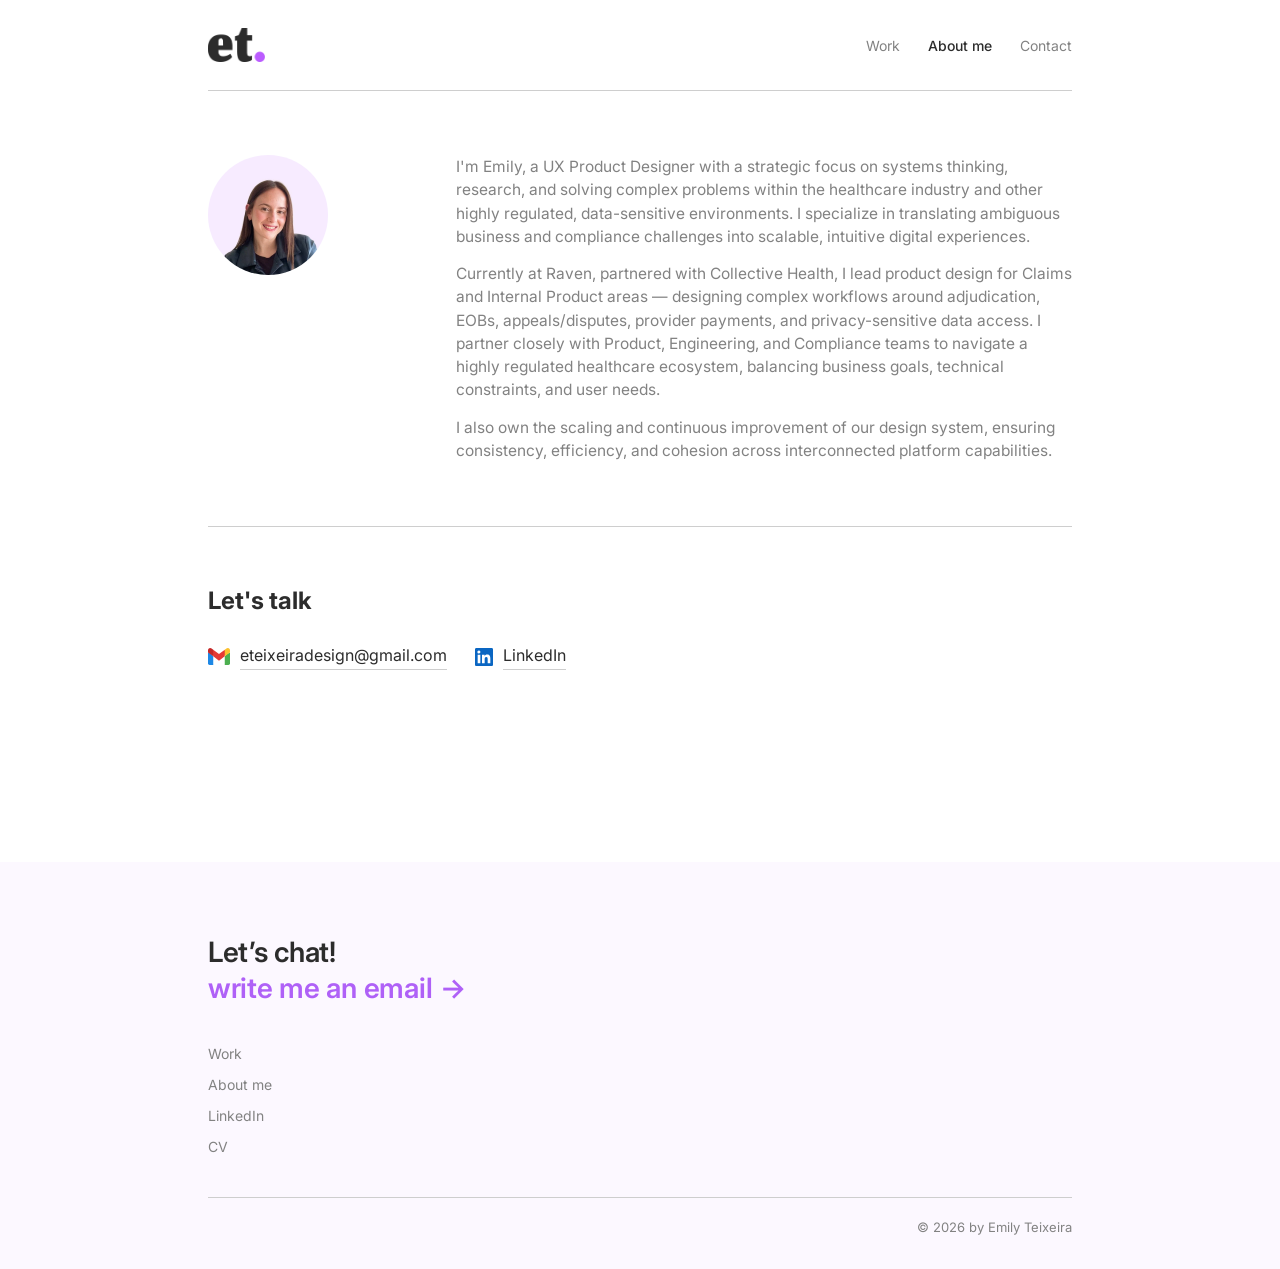
==== about.html @ f2a6ae8e "Split into home, work and about pages Follows the new reference layout. All existing copy moved acro" ====
<!DOCTYPE html>
<html lang="en">
<head>
<meta charset="UTF-8">
<meta name="viewport" content="width=device-width, initial-scale=1.0">
<meta name="description" content="UX Product Designer focused on systems thinking, research, and complex problems in healthcare and other highly regulated, data-sensitive environments.">
<meta name="author" content="Emily Teixeira">
<meta property="og:title" content="About me — Emily Teixeira">
<meta property="og:description" content="UX Product Designer focused on systems thinking, research, and complex problems in healthcare and other highly regulated, data-sensitive environments.">
<meta property="og:image" content="images/index-01.webp">
<meta property="og:type" content="website">
<meta name="twitter:card" content="summary_large_image">
<link rel="icon" type="image/svg+xml" href="favicon.svg">
<title>About me — Emily Teixeira</title>
<link rel="preconnect" href="https://fonts.googleapis.com">
<link rel="preconnect" href="https://fonts.gstatic.com" crossorigin>
<link href="https://fonts.googleapis.com/css2?family=Inter:ital,opsz,wght@0,14..32,300;0,14..32,400;0,14..32,500;0,14..32,600;0,14..32,700;1,14..32,400&display=swap" rel="stylesheet">
<link rel="stylesheet" href="assets/site.css">
<style>
  /* ---------- About ---------- */
  .about{
    padding-top:64px;
    padding-bottom:64px;
    display:grid;
    grid-template-columns:200px 1fr;
    gap:48px;
    border-top:1px solid var(--line);
  }
  .about .mark{
    width:120px;
    height:120px;
    border-radius:50%;
    background:var(--accent-soft);
    display:flex;
    align-items:center;
    justify-content:center;
    font-family:'Inter', sans-serif;
    font-weight:600;
    font-size:32px;
    color:var(--accent);
    overflow:hidden;
  }
  .about .mark img{
    width:100%;
    height:100%;
    object-fit:cover;
    display:block;
  }
  .about p{
    color:var(--muted);
    font-size:15.5px;
  }
  .about p + p{ margin-top:14px; }

  @media (max-width:640px){
    .about{ grid-template-columns:1fr; }
  }

  /* ---------- Contact ---------- */
  .contact{
    padding-top:56px;
    padding-bottom:96px;
    border-top:1px solid var(--line);
  }
  .contact-links{
    margin-top:24px;
    display:flex;
    flex-wrap:wrap;
    gap:28px;
    font-size:16px;
  }
  .contact-links a{
    display:inline-flex;
    align-items:center;
    gap:10px;
    color:var(--ink);
    transition:color 0.15s;
  }
  /* logos de marca: colores propios, no heredan currentColor. El viewBox del de Gmail
     va recortado al dibujo para que pese lo mismo que el cuadrado de LinkedIn */
  .contact-links svg{ flex-shrink:0; }
  .contact-links .ico-gmail{ width:22px; height:17px; }
  .contact-links .ico-li{ width:18px; height:18px; }
  .contact-links a span{ border-bottom:1px solid var(--line); padding-bottom:2px; transition:border-color 0.15s; }
  .contact-links a:hover{ color:var(--accent); }
  .contact-links a:hover span{ border-color:var(--accent); }


</style>
</head>
<body>

<a class="skip-link" href="#main">Skip to content</a>

<div class="wrap">

  <header class="site-header">
    <a class="brand" href="index.html" aria-label="Emily Teixeira — home">
      <img src="images/logo-et.png" alt="Emily Teixeira" width="257" height="152">
    </a>
    <nav class="site-nav" aria-label="Main">
      <a href="work.html">Work</a>
      <a href="about.html" aria-current="page">About me</a>
      <a href="about.html#contact">Contact</a>
    </nav>
  </header>

  <main id="main">
  <section class="about" id="about">
      <div class="mark"><img loading="lazy" decoding="async" src="images/index-01.webp" alt="Emily Teixeira"></div>
      <div>
        <p>I'm Emily, a UX Product Designer with a strategic focus on systems thinking, research, and solving complex problems within the healthcare industry and other highly regulated, data-sensitive environments. I specialize in translating ambiguous business and compliance challenges into scalable, intuitive digital experiences.</p>
        <p>Currently at Raven, partnered with Collective Health, I lead product design for Claims and Internal Product areas — designing complex workflows around adjudication, EOBs, appeals/disputes, provider payments, and privacy-sensitive data access. I partner closely with Product, Engineering, and Compliance teams to navigate a highly regulated healthcare ecosystem, balancing business goals, technical constraints, and user needs.</p>
        <p>I also own the scaling and continuous improvement of our design system, ensuring consistency, efficiency, and cohesion across interconnected platform capabilities.</p>
      </div>
    </section>

  <section class="contact" id="contact">
      <div class="section-head" style="padding-bottom:0;">
        <h2>Let's talk</h2>
      </div>
      <div class="contact-links">
        <a href="mailto:eteixeiradesign@gmail.com"><svg class="ico-gmail" viewBox="3 8 42 32" aria-hidden="true" focusable="false"><path fill="#4CAF50" d="M45 16.2l-5 2.75-5 4.75L35 40h7a3 3 0 0 0 3-3V16.2z"/><path fill="#1E88E5" d="M3 16.2l3.614 1.71L13 23.7V40H6a3 3 0 0 1-3-3V16.2z"/><polygon fill="#E53935" points="35,11.2 24,19.45 13,11.2 12,17 13,23.7 24,31.95 35,23.7 36,17"/><path fill="#C62828" d="M3 12.298V16.2l10 7.5V11.2L9.876 8.859A4.298 4.298 0 0 0 3 12.298z"/><path fill="#FBC02D" d="M45 12.298V16.2l-10 7.5V11.2l3.124-2.341A4.298 4.298 0 0 1 45 12.298z"/></svg><span>eteixeiradesign@gmail.com</span></a>
        <a href="https://www.linkedin.com/in/emilyteixeira-productdesigner/" target="_blank" rel="noopener noreferrer"><svg class="ico-li" viewBox="0 0 24 24" aria-hidden="true" focusable="false"><path fill="#0A66C2" d="M20.45 20.45h-3.56v-5.57c0-1.33-.02-3.04-1.85-3.04-1.85 0-2.14 1.45-2.14 2.94v5.67H9.35V9h3.41v1.56h.05c.48-.9 1.64-1.85 3.37-1.85 3.6 0 4.27 2.37 4.27 5.45v6.29ZM5.34 7.43a2.07 2.07 0 1 1 0-4.13 2.07 2.07 0 0 1 0 4.13Zm1.78 13.02H3.56V9h3.56v11.45ZM22.23 0H1.77C.79 0 0 .77 0 1.73v20.54C0 23.23.79 24 1.77 24h20.46c.98 0 1.77-.77 1.77-1.73V1.73C24 .77 23.21 0 22.23 0Z"/></svg><span>LinkedIn</span></a>
      </div>
    </section>

  </main>

</div>

<footer class="site-footer">
  <div class="wrap">
    <p class="footer-lead">Let&rsquo;s chat!<br>
      <a href="mailto:eteixeiradesign@gmail.com">write me an email <span aria-hidden="true">&rarr;</span></a>
    </p>
    <nav class="footer-links" aria-label="Footer">
      <a href="work.html">Work</a>
      <a href="about.html">About me</a>
      <a href="https://www.linkedin.com/in/emilyteixeira-productdesigner/" target="_blank" rel="noopener noreferrer">LinkedIn</a>
      <a href="https://www.linkedin.com/in/emilyteixeira-productdesigner/" target="_blank" rel="noopener noreferrer">CV</a>
    </nav>
    <div class="footer-base">&copy; 2026 by Emily Teixeira</div>
  </div>
</footer>

</body>
</html>
---- assets/site.css ----
/* ---------------------------------------------------------------
   Chrome compartido por todas las paginas: tokens, header y footer.
   Lo especifico de cada pagina sigue inline en su propio <style>.
   --------------------------------------------------------------- */

:root{
  --paper:#FFFFFF;
  --ink:#2C2C2C;
  --muted:#828282;
  --line:#CECECE;
  --accent:#AF61F7;
  --accent-soft:#FCF8FF;
  --dark2:#5B5B5B;
}

*{ margin:0; padding:0; box-sizing:border-box; }
html{ scroll-behavior:smooth; }
body{
  background:var(--paper);
  color:var(--ink);
  font-family:'Inter', sans-serif;
  line-height:1.5;
  -webkit-font-smoothing:antialiased;
}
a{ color:inherit; text-decoration:none; }
img{ max-width:100%; display:block; }

.wrap{ max-width:920px; margin:0 auto; padding:0 28px; }

a:focus-visible, button:focus-visible{ outline:2px solid var(--accent); outline-offset:3px; }
@media (prefers-reduced-motion: reduce){
  *{ animation-duration:0.01ms !important; transition-duration:0.01ms !important; scroll-behavior:auto !important; }
}

/* salta el header para quien navega por teclado */
.skip-link{
  position:absolute; left:-9999px; top:0;
  background:var(--ink); color:var(--paper);
  padding:10px 16px; font-size:14px; z-index:100;
}
.skip-link:focus{ left:0; }

/* ---------- Header ---------- */
.site-header{
  padding:28px 0;
  display:flex;
  align-items:center;
  justify-content:space-between;
  gap:24px;
  flex-wrap:wrap;
}
.brand{ display:inline-flex; align-items:center; }
.brand img{ height:34px; width:auto; }
.site-nav{ display:flex; gap:28px; font-size:14px; color:var(--muted); }
.site-nav a{ transition:color 0.15s; }
.site-nav a:hover{ color:var(--ink); }
.site-nav a[aria-current="page"]{ color:var(--ink); font-weight:500; }

@media (max-width:480px){
  .site-header{ padding:20px 0; }
  .brand img{ height:28px; }
  .site-nav{ gap:18px; font-size:13px; }
}

/* ---------- Footer ---------- */
.site-footer{
  margin-top:96px;
  background:var(--accent-soft);
  padding:72px 0 32px;
}
.footer-lead{
  font-size:clamp(22px, 3vw, 28px);
  font-weight:600;
  letter-spacing:-0.01em;
  line-height:1.3;
}
.footer-lead a{
  display:inline-flex; align-items:center; gap:8px;
  color:var(--accent);
  transition:gap 0.15s;
}
.footer-lead a:hover{ gap:14px; }
.footer-links{
  margin-top:36px;
  display:flex;
  flex-direction:column;
  gap:10px;
  font-size:14px;
  color:var(--muted);
}
.footer-links a{ width:fit-content; transition:color 0.15s; }
.footer-links a:hover{ color:var(--accent); }
.footer-base{
  margin-top:40px;
  padding-top:20px;
  border-top:1px solid var(--line);
  display:flex;
  justify-content:flex-end;
  font-size:13px;
  color:var(--muted);
}
@media (max-width:640px){
  .site-footer{ margin-top:64px; padding:48px 0 28px; }
  .footer-base{ justify-content:flex-start; }
}
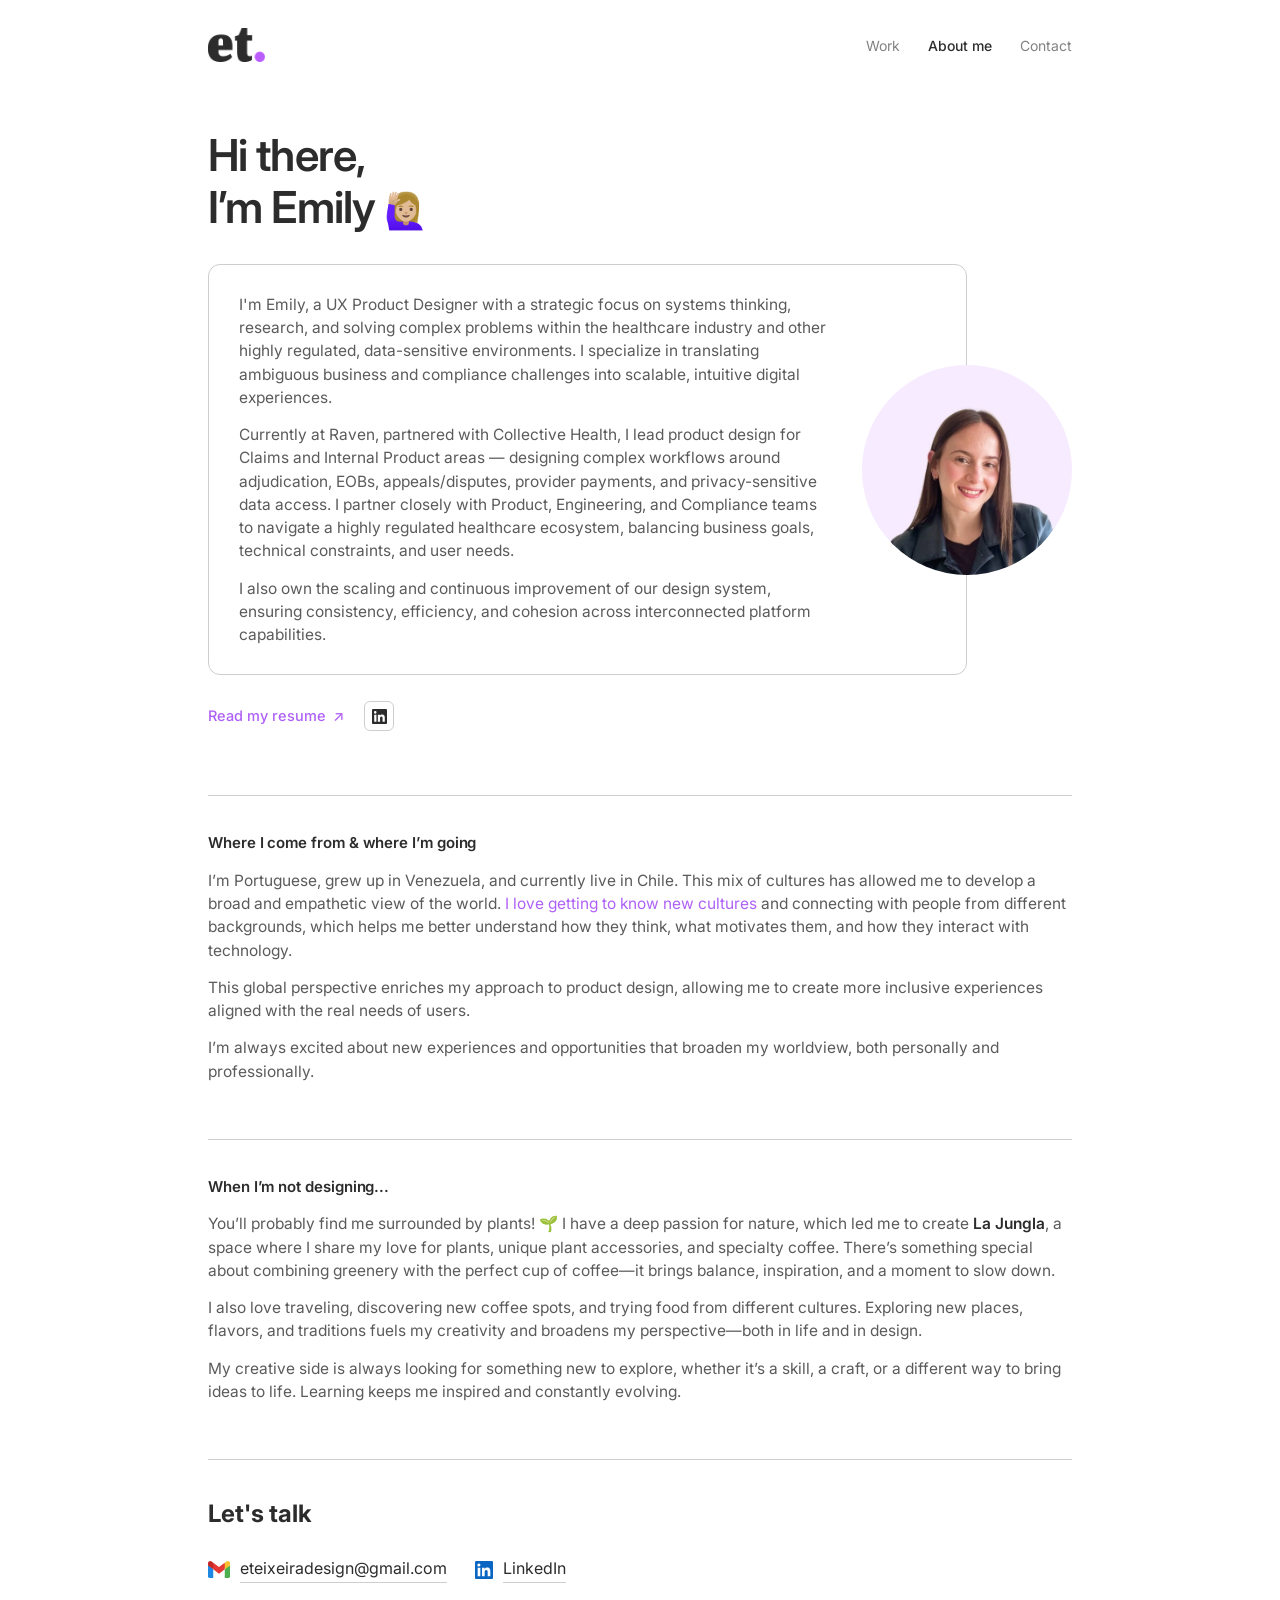
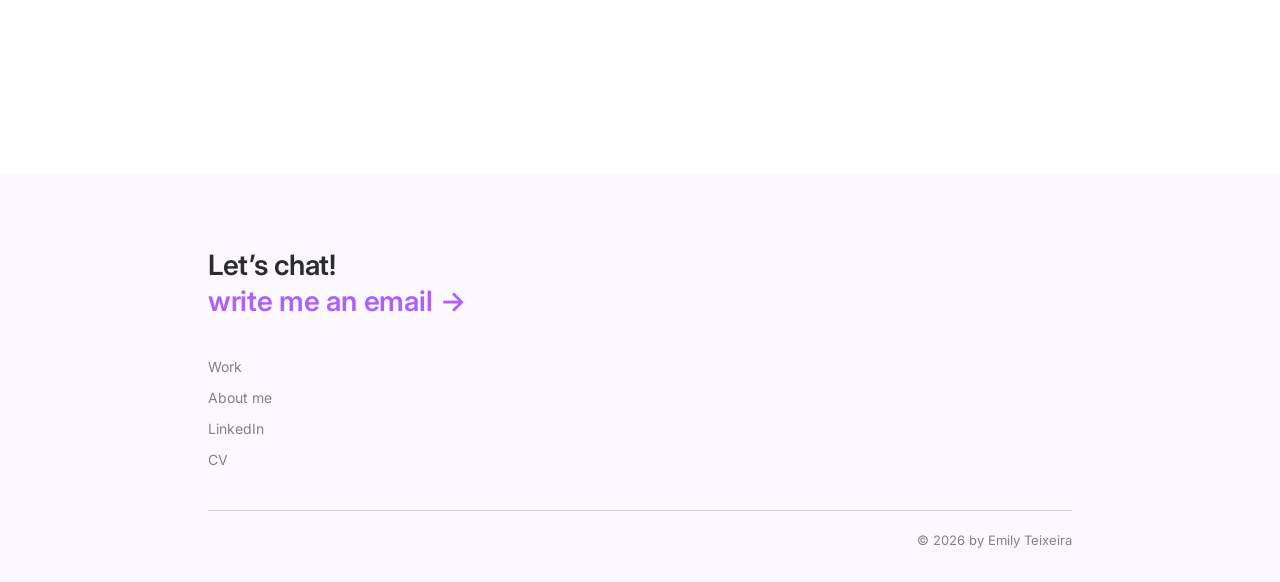
==== commit e44d8ca3: "Restructure the about page Follows the new reference: a "Hi there, I'm Emily" opener, the bio in a b" ====
--- a/about.html
+++ b/about.html
@@ -17,48 +17,87 @@
 <link href="https://fonts.googleapis.com/css2?family=Inter:ital,opsz,wght@0,14..32,300;0,14..32,400;0,14..32,500;0,14..32,600;0,14..32,700;1,14..32,400&display=swap" rel="stylesheet">
 <link rel="stylesheet" href="assets/site.css">
 <style>
-  /* ---------- About ---------- */
-  .about{
-    padding-top:64px;
-    padding-bottom:64px;
+  /* ---------- Intro ---------- */
+  .about-intro{ padding:40px 0 8px; }
+  .about-intro h1{
+    font-weight:600;
+    font-size:clamp(30px, 4.2vw, 44px);
+    line-height:1.18;
+    letter-spacing:-0.02em;
+  }
+  .about-intro h1 .emoji{ font-size:0.8em; }
+
+  /* la foto se superpone al borde derecho de la tarjeta, como en la referencia:
+     ambas ocupan la misma celda del grid */
+  .intro-row{
+    margin-top:30px;
     display:grid;
-    grid-template-columns:200px 1fr;
-    gap:48px;
+    grid-template-columns:1fr 210px;
+    align-items:center;
+  }
+  /* la tarjeta ocupa la primera columna y se mete 105px en la del retrato:
+     asi el circulo monta sobre su borde y sobresale, como en la referencia.
+     El padding derecho reserva esa invasion para que el texto no quede debajo. */
+  .intro-card{
+    grid-column:1; grid-row:1;
+    margin-right:-105px;
+    border:1px solid var(--line);
+    border-radius:12px;
+    padding:28px 135px 28px 30px;
+  }
+  .intro-card p{ color:var(--dark2); font-size:15.5px; }
+  .intro-card p + p{ margin-top:14px; }
+  .intro-photo{
+    grid-column:2; grid-row:1;
+    justify-self:end;
+    position:relative;
+    width:210px; height:210px;
+    border-radius:50%;
+    overflow:hidden;
+    background:linear-gradient(155deg, #FDF5FF 0%, #F3E2FF 100%);
+  }
+  .intro-photo img{ width:100%; height:100%; object-fit:cover; }
+
+  .intro-actions{
+    margin-top:26px;
+    display:flex; align-items:center; gap:20px; flex-wrap:wrap;
+  }
+  .resume{
+    display:inline-flex; align-items:center; gap:7px;
+    color:var(--accent); font-weight:500; font-size:14.5px;
+    transition:gap 0.15s;
+  }
+  .resume:hover{ gap:12px; }
+  .social{
+    display:inline-flex; align-items:center; justify-content:center;
+    width:30px; height:30px;
+    border:1px solid var(--line); border-radius:6px;
+    transition:border-color 0.15s, background 0.15s;
+  }
+  .social svg{ width:15px; height:15px; fill:var(--ink); }
+  .social:hover{ border-color:var(--accent); background:var(--accent-soft); }
+
+  @media (max-width:720px){
+    .intro-row{ grid-template-columns:1fr; }
+    .intro-card{ grid-row:2; margin-right:0; padding:26px 24px; }
+    .intro-photo{ grid-column:1; grid-row:1; justify-self:start; margin-bottom:20px; width:150px; height:150px; }
+  }
+
+  /* ---------- Bloques de texto ---------- */
+  .about-block{
+    margin-top:56px;
+    padding-top:36px;
     border-top:1px solid var(--line);
   }
-  .about .mark{
-    width:120px;
-    height:120px;
-    border-radius:50%;
-    background:var(--accent-soft);
-    display:flex;
-    align-items:center;
-    justify-content:center;
-    font-family:'Inter', sans-serif;
-    font-weight:600;
-    font-size:32px;
-    color:var(--accent);
-    overflow:hidden;
-  }
-  .about .mark img{
-    width:100%;
-    height:100%;
-    object-fit:cover;
-    display:block;
-  }
-  .about p{
-    color:var(--muted);
-    font-size:15.5px;
-  }
-  .about p + p{ margin-top:14px; }
-
-  @media (max-width:640px){
-    .about{ grid-template-columns:1fr; }
-  }
+  .about-block h2{ font-size:15px; font-weight:600; letter-spacing:-0.005em; }
+  .about-block p{ margin-top:14px; color:var(--dark2); font-size:15.5px; }
+  .about-block .hl{ color:var(--accent); }
+  .about-block strong{ color:var(--ink); font-weight:600; }
 
   /* ---------- Contact ---------- */
   .contact{
-    padding-top:56px;
+    padding-top:36px;
+    margin-top:56px;
     padding-bottom:96px;
     border-top:1px solid var(--line);
   }
@@ -106,13 +145,38 @@
   </header>
 
   <main id="main">
-  <section class="about" id="about">
-      <div class="mark"><img loading="lazy" decoding="async" src="images/index-01.webp" alt="Emily Teixeira"></div>
-      <div>
-        <p>I'm Emily, a UX Product Designer with a strategic focus on systems thinking, research, and solving complex problems within the healthcare industry and other highly regulated, data-sensitive environments. I specialize in translating ambiguous business and compliance challenges into scalable, intuitive digital experiences.</p>
-        <p>Currently at Raven, partnered with Collective Health, I lead product design for Claims and Internal Product areas — designing complex workflows around adjudication, EOBs, appeals/disputes, provider payments, and privacy-sensitive data access. I partner closely with Product, Engineering, and Compliance teams to navigate a highly regulated healthcare ecosystem, balancing business goals, technical constraints, and user needs.</p>
-        <p>I also own the scaling and continuous improvement of our design system, ensuring consistency, efficiency, and cohesion across interconnected platform capabilities.</p>
-      </div>
+    <section class="about-intro">
+      <h1>Hi there,<br>I&rsquo;m Emily <span class="emoji">&#128587;&#127996;&zwj;&#9792;&#65039;</span></h1>
+
+      <div class="intro-row">
+        <div class="intro-card">
+          <p>I'm Emily, a UX Product Designer with a strategic focus on systems thinking, research, and solving complex problems within the healthcare industry and other highly regulated, data-sensitive environments. I specialize in translating ambiguous business and compliance challenges into scalable, intuitive digital experiences.</p>
+          <p>Currently at Raven, partnered with Collective Health, I lead product design for Claims and Internal Product areas — designing complex workflows around adjudication, EOBs, appeals/disputes, provider payments, and privacy-sensitive data access. I partner closely with Product, Engineering, and Compliance teams to navigate a highly regulated healthcare ecosystem, balancing business goals, technical constraints, and user needs.</p>
+          <p>I also own the scaling and continuous improvement of our design system, ensuring consistency, efficiency, and cohesion across interconnected platform capabilities.</p>
+        </div>
+        <div class="intro-photo">
+          <img src="images/index-01.webp" alt="Emily Teixeira" width="480" height="480">
+        </div>
+      </div>
+
+      <div class="intro-actions">
+        <a class="resume" href="https://www.linkedin.com/in/emilyteixeira-productdesigner/" target="_blank" rel="noopener noreferrer">Read my resume <span aria-hidden="true">&#8599;</span></a>
+        <a class="social" href="https://www.linkedin.com/in/emilyteixeira-productdesigner/" target="_blank" rel="noopener noreferrer" aria-label="LinkedIn"><svg viewBox="0 0 24 24" aria-hidden="true" focusable="false"><path d="M20.45 20.45h-3.56v-5.57c0-1.33-.02-3.04-1.85-3.04-1.85 0-2.14 1.45-2.14 2.94v5.67H9.35V9h3.41v1.56h.05c.48-.9 1.64-1.85 3.37-1.85 3.6 0 4.27 2.37 4.27 5.45v6.29ZM5.34 7.43a2.07 2.07 0 1 1 0-4.13 2.07 2.07 0 0 1 0 4.13Zm1.78 13.02H3.56V9h3.56v11.45ZM22.23 0H1.77C.79 0 0 .77 0 1.73v20.54C0 23.23.79 24 1.77 24h20.46c.98 0 1.77-.77 1.77-1.73V1.73C24 .77 23.21 0 22.23 0Z"/></svg></a>
+      </div>
+    </section>
+
+    <section class="about-block">
+      <h2>Where I come from &amp; where I&rsquo;m going</h2>
+      <p>I&rsquo;m Portuguese, grew up in Venezuela, and currently live in Chile. This mix of cultures has allowed me to develop a broad and empathetic view of the world. <span class="hl">I love getting to know new cultures</span> and connecting with people from different backgrounds, which helps me better understand how they think, what motivates them, and how they interact with technology.</p>
+      <p>This global perspective enriches my approach to product design, allowing me to create more inclusive experiences aligned with the real needs of users.</p>
+      <p>I&rsquo;m always excited about new experiences and opportunities that broaden my worldview, both personally and professionally.</p>
+    </section>
+
+    <section class="about-block">
+      <h2>When I&rsquo;m not designing...</h2>
+      <p>You&rsquo;ll probably find me surrounded by plants! &#127793; I have a deep passion for nature, which led me to create <strong>La Jungla</strong>, a space where I share my love for plants, unique plant accessories, and specialty coffee. There&rsquo;s something special about combining greenery with the perfect cup of coffee&mdash;it brings balance, inspiration, and a moment to slow down.</p>
+      <p>I also love traveling, discovering new coffee spots, and trying food from different cultures. Exploring new places, flavors, and traditions fuels my creativity and broadens my perspective&mdash;both in life and in design.</p>
+      <p>My creative side is always looking for something new to explore, whether it&rsquo;s a skill, a craft, or a different way to bring ideas to life. Learning keeps me inspired and constantly evolving.</p>
     </section>
 
   <section class="contact" id="contact">
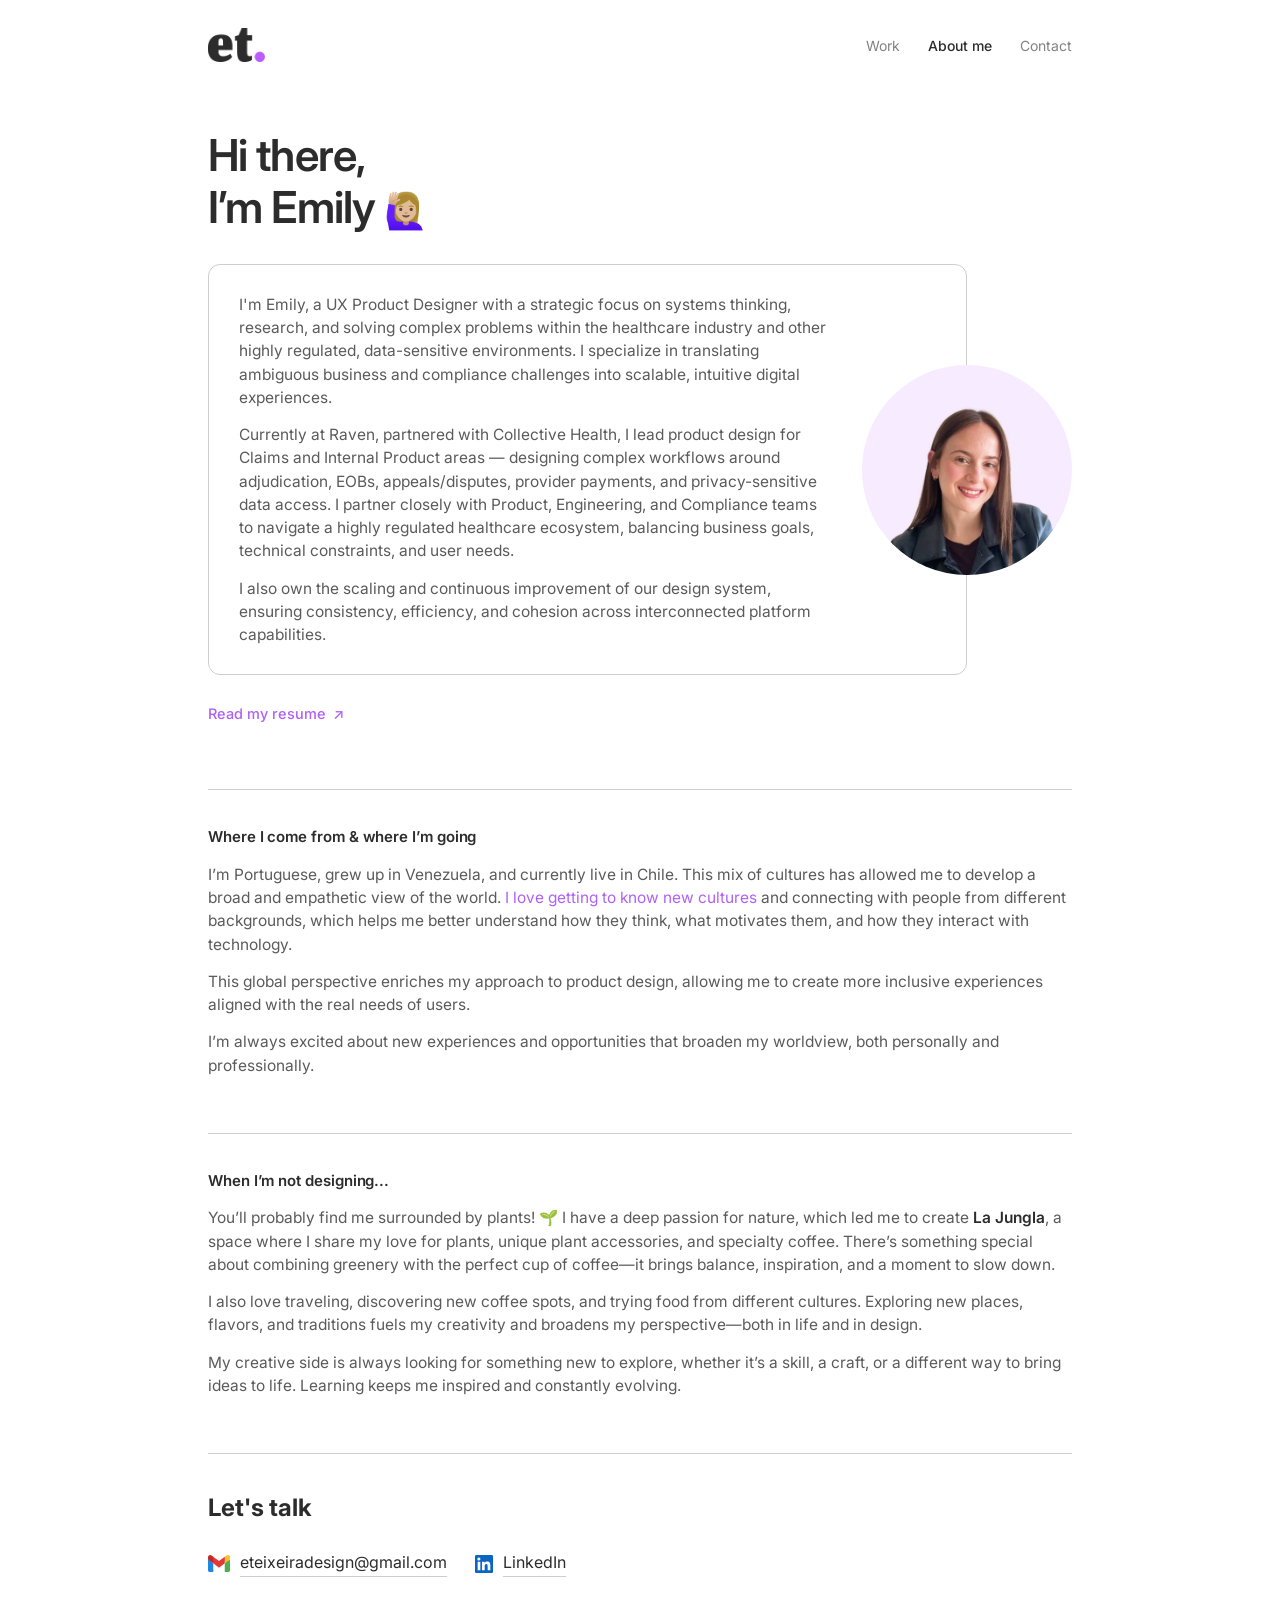
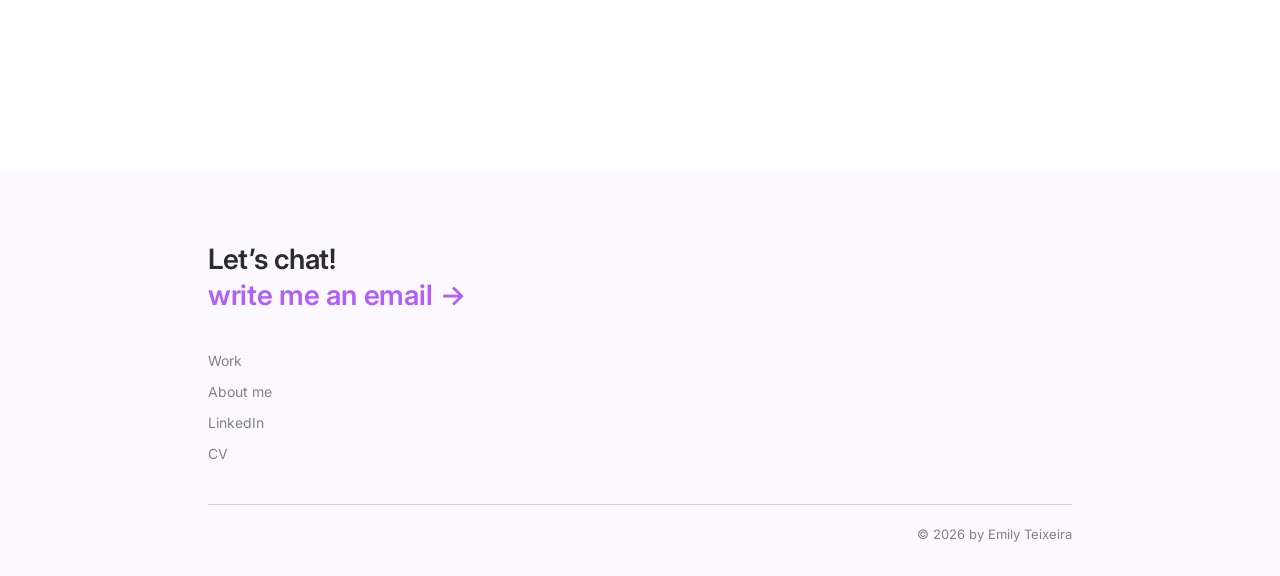
==== commit 8a6c3753: "About: drop the LinkedIn icon from the intro It pointed at the same URL as "Read my resume" right be" ====
--- a/about.html
+++ b/about.html
@@ -58,24 +58,13 @@
   }
   .intro-photo img{ width:100%; height:100%; object-fit:cover; }
 
-  .intro-actions{
-    margin-top:26px;
-    display:flex; align-items:center; gap:20px; flex-wrap:wrap;
-  }
+  .intro-actions{ margin-top:26px; }
   .resume{
     display:inline-flex; align-items:center; gap:7px;
     color:var(--accent); font-weight:500; font-size:14.5px;
     transition:gap 0.15s;
   }
   .resume:hover{ gap:12px; }
-  .social{
-    display:inline-flex; align-items:center; justify-content:center;
-    width:30px; height:30px;
-    border:1px solid var(--line); border-radius:6px;
-    transition:border-color 0.15s, background 0.15s;
-  }
-  .social svg{ width:15px; height:15px; fill:var(--ink); }
-  .social:hover{ border-color:var(--accent); background:var(--accent-soft); }
 
   @media (max-width:720px){
     .intro-row{ grid-template-columns:1fr; }
@@ -161,7 +150,6 @@
 
       <div class="intro-actions">
         <a class="resume" href="https://www.linkedin.com/in/emilyteixeira-productdesigner/" target="_blank" rel="noopener noreferrer">Read my resume <span aria-hidden="true">&#8599;</span></a>
-        <a class="social" href="https://www.linkedin.com/in/emilyteixeira-productdesigner/" target="_blank" rel="noopener noreferrer" aria-label="LinkedIn"><svg viewBox="0 0 24 24" aria-hidden="true" focusable="false"><path d="M20.45 20.45h-3.56v-5.57c0-1.33-.02-3.04-1.85-3.04-1.85 0-2.14 1.45-2.14 2.94v5.67H9.35V9h3.41v1.56h.05c.48-.9 1.64-1.85 3.37-1.85 3.6 0 4.27 2.37 4.27 5.45v6.29ZM5.34 7.43a2.07 2.07 0 1 1 0-4.13 2.07 2.07 0 0 1 0 4.13Zm1.78 13.02H3.56V9h3.56v11.45ZM22.23 0H1.77C.79 0 0 .77 0 1.73v20.54C0 23.23.79 24 1.77 24h20.46c.98 0 1.77-.77 1.77-1.73V1.73C24 .77 23.21 0 22.23 0Z"/></svg></a>
       </div>
     </section>
 
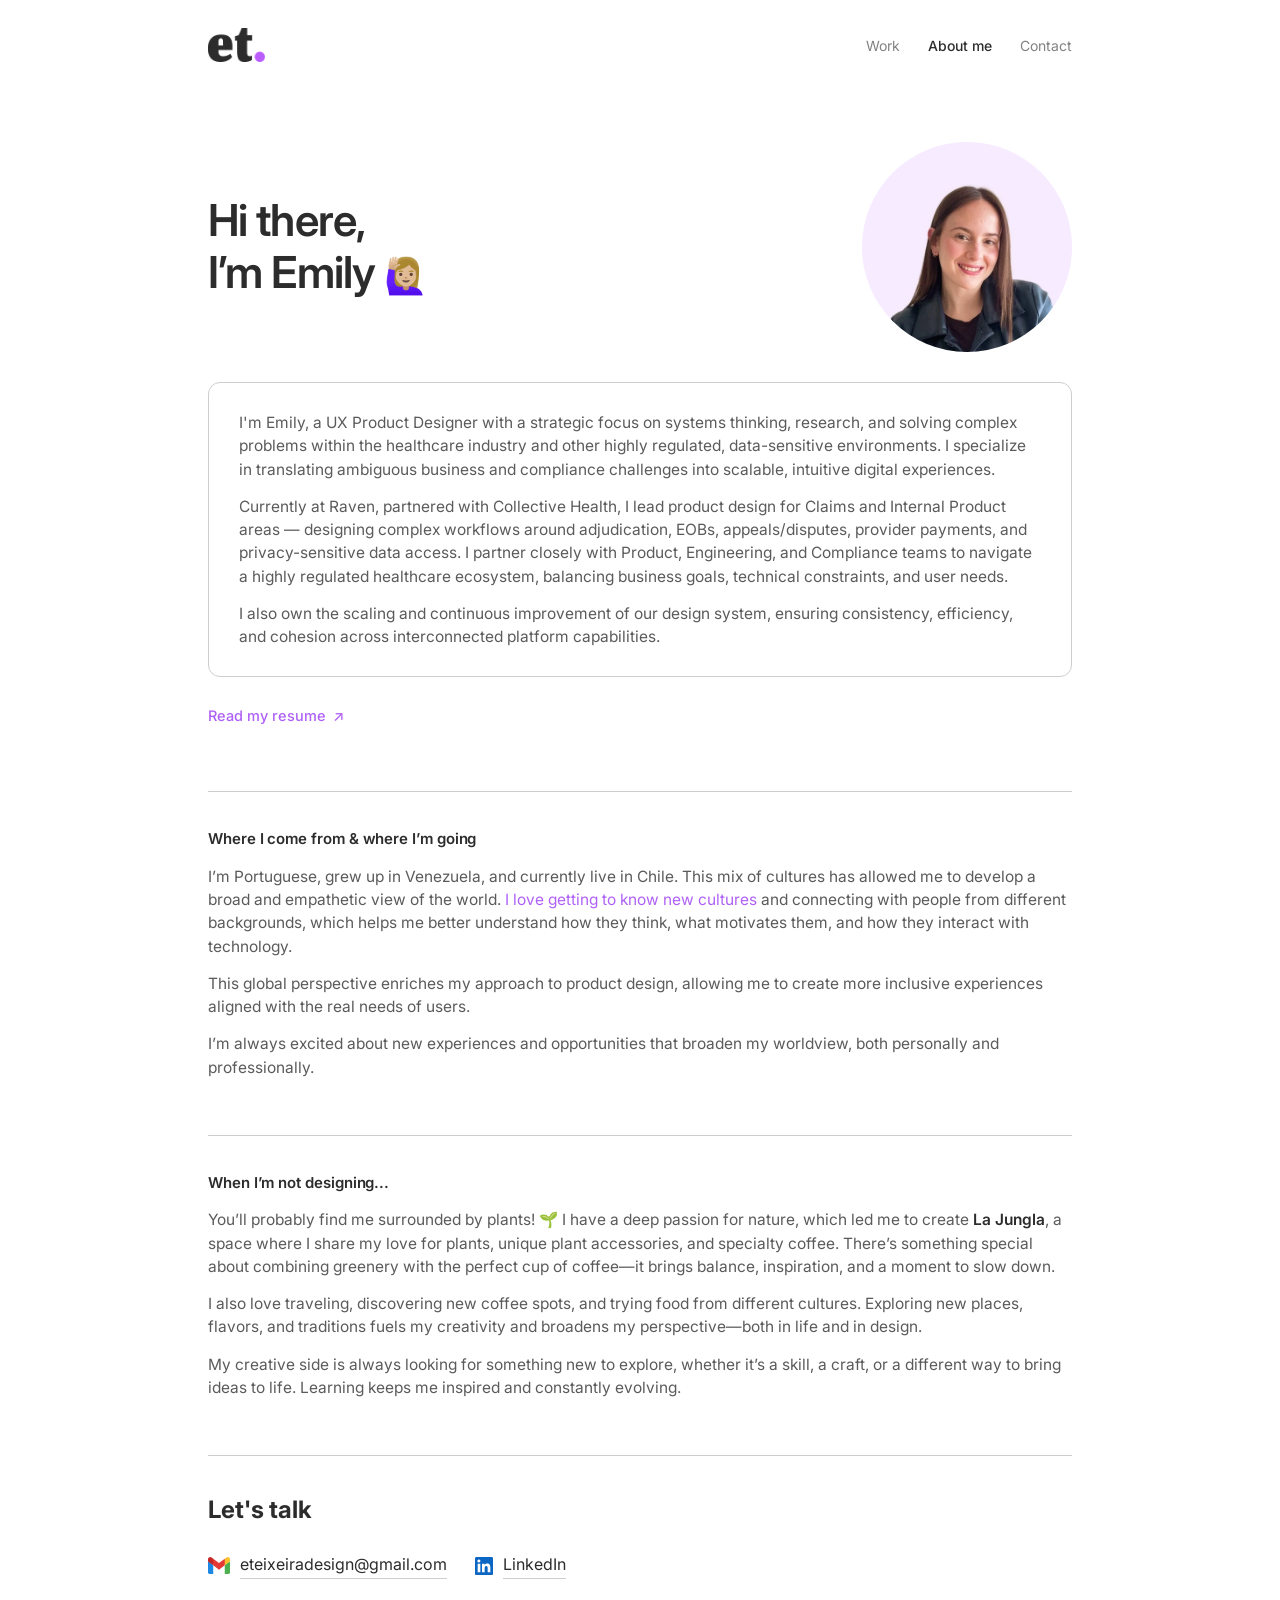
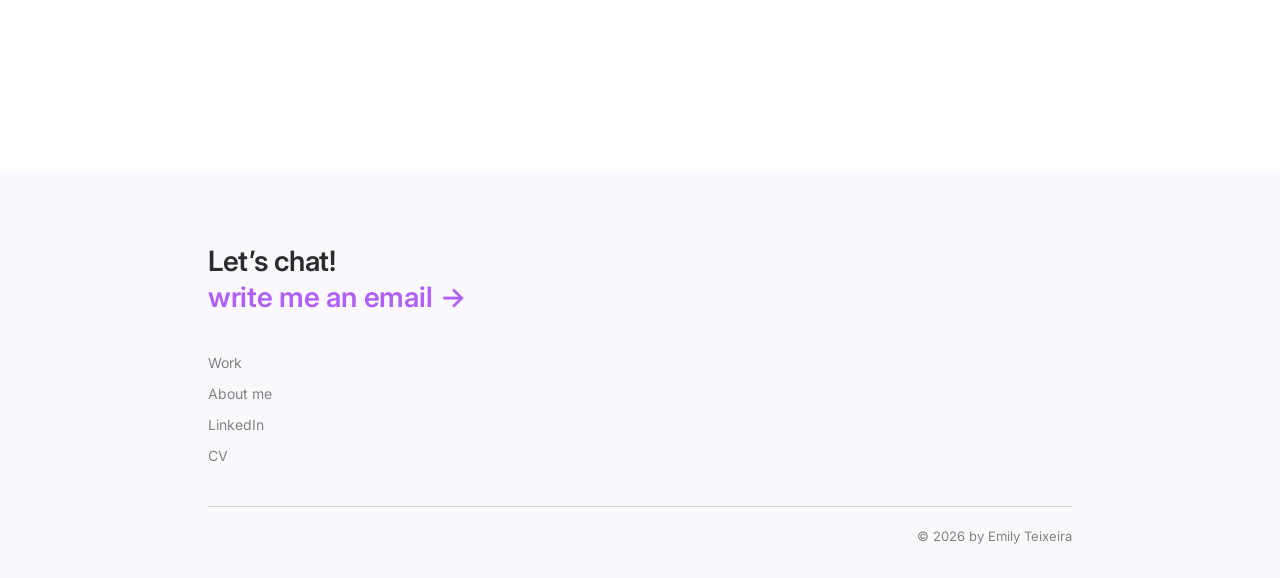
==== commit d3e09284: "About: move the portrait beside the heading It sits next to "Hi there, I'm Emily" instead of overlap" ====
--- a/about.html
+++ b/about.html
@@ -27,30 +27,25 @@
   }
   .about-intro h1 .emoji{ font-size:0.8em; }
 
-  /* la foto se superpone al borde derecho de la tarjeta, como en la referencia:
-     ambas ocupan la misma celda del grid */
-  .intro-row{
+  /* titulo y retrato en una fila; la tarjeta va debajo, a todo el ancho */
+  .intro-top{
+    margin-top:12px;
+    display:flex;
+    align-items:center;
+    justify-content:space-between;
+    gap:32px;
+    flex-wrap:wrap;
+  }
+  .intro-card{
     margin-top:30px;
-    display:grid;
-    grid-template-columns:1fr 210px;
-    align-items:center;
-  }
-  /* la tarjeta ocupa la primera columna y se mete 105px en la del retrato:
-     asi el circulo monta sobre su borde y sobresale, como en la referencia.
-     El padding derecho reserva esa invasion para que el texto no quede debajo. */
-  .intro-card{
-    grid-column:1; grid-row:1;
-    margin-right:-105px;
     border:1px solid var(--line);
     border-radius:12px;
-    padding:28px 135px 28px 30px;
+    padding:28px 30px;
   }
   .intro-card p{ color:var(--dark2); font-size:15.5px; }
   .intro-card p + p{ margin-top:14px; }
   .intro-photo{
-    grid-column:2; grid-row:1;
-    justify-self:end;
-    position:relative;
+    flex-shrink:0;
     width:210px; height:210px;
     border-radius:50%;
     overflow:hidden;
@@ -67,9 +62,9 @@
   .resume:hover{ gap:12px; }
 
   @media (max-width:720px){
-    .intro-row{ grid-template-columns:1fr; }
-    .intro-card{ grid-row:2; margin-right:0; padding:26px 24px; }
-    .intro-photo{ grid-column:1; grid-row:1; justify-self:start; margin-bottom:20px; width:150px; height:150px; }
+    .intro-top{ gap:20px; }
+    .intro-photo{ width:140px; height:140px; }
+    .intro-card{ padding:26px 24px; }
   }
 
   /* ---------- Bloques de texto ---------- */
@@ -135,17 +130,17 @@
 
   <main id="main">
     <section class="about-intro">
-      <h1>Hi there,<br>I&rsquo;m Emily <span class="emoji">&#128587;&#127996;&zwj;&#9792;&#65039;</span></h1>
-
-      <div class="intro-row">
-        <div class="intro-card">
-          <p>I'm Emily, a UX Product Designer with a strategic focus on systems thinking, research, and solving complex problems within the healthcare industry and other highly regulated, data-sensitive environments. I specialize in translating ambiguous business and compliance challenges into scalable, intuitive digital experiences.</p>
-          <p>Currently at Raven, partnered with Collective Health, I lead product design for Claims and Internal Product areas — designing complex workflows around adjudication, EOBs, appeals/disputes, provider payments, and privacy-sensitive data access. I partner closely with Product, Engineering, and Compliance teams to navigate a highly regulated healthcare ecosystem, balancing business goals, technical constraints, and user needs.</p>
-          <p>I also own the scaling and continuous improvement of our design system, ensuring consistency, efficiency, and cohesion across interconnected platform capabilities.</p>
-        </div>
+      <div class="intro-top">
+        <h1>Hi there,<br>I&rsquo;m Emily <span class="emoji">&#128587;&#127996;&zwj;&#9792;&#65039;</span></h1>
         <div class="intro-photo">
           <img src="images/index-01.webp" alt="Emily Teixeira" width="480" height="480">
         </div>
+      </div>
+
+      <div class="intro-card">
+        <p>I'm Emily, a UX Product Designer with a strategic focus on systems thinking, research, and solving complex problems within the healthcare industry and other highly regulated, data-sensitive environments. I specialize in translating ambiguous business and compliance challenges into scalable, intuitive digital experiences.</p>
+        <p>Currently at Raven, partnered with Collective Health, I lead product design for Claims and Internal Product areas — designing complex workflows around adjudication, EOBs, appeals/disputes, provider payments, and privacy-sensitive data access. I partner closely with Product, Engineering, and Compliance teams to navigate a highly regulated healthcare ecosystem, balancing business goals, technical constraints, and user needs.</p>
+        <p>I also own the scaling and continuous improvement of our design system, ensuring consistency, efficiency, and cohesion across interconnected platform capabilities.</p>
       </div>
 
       <div class="intro-actions">
